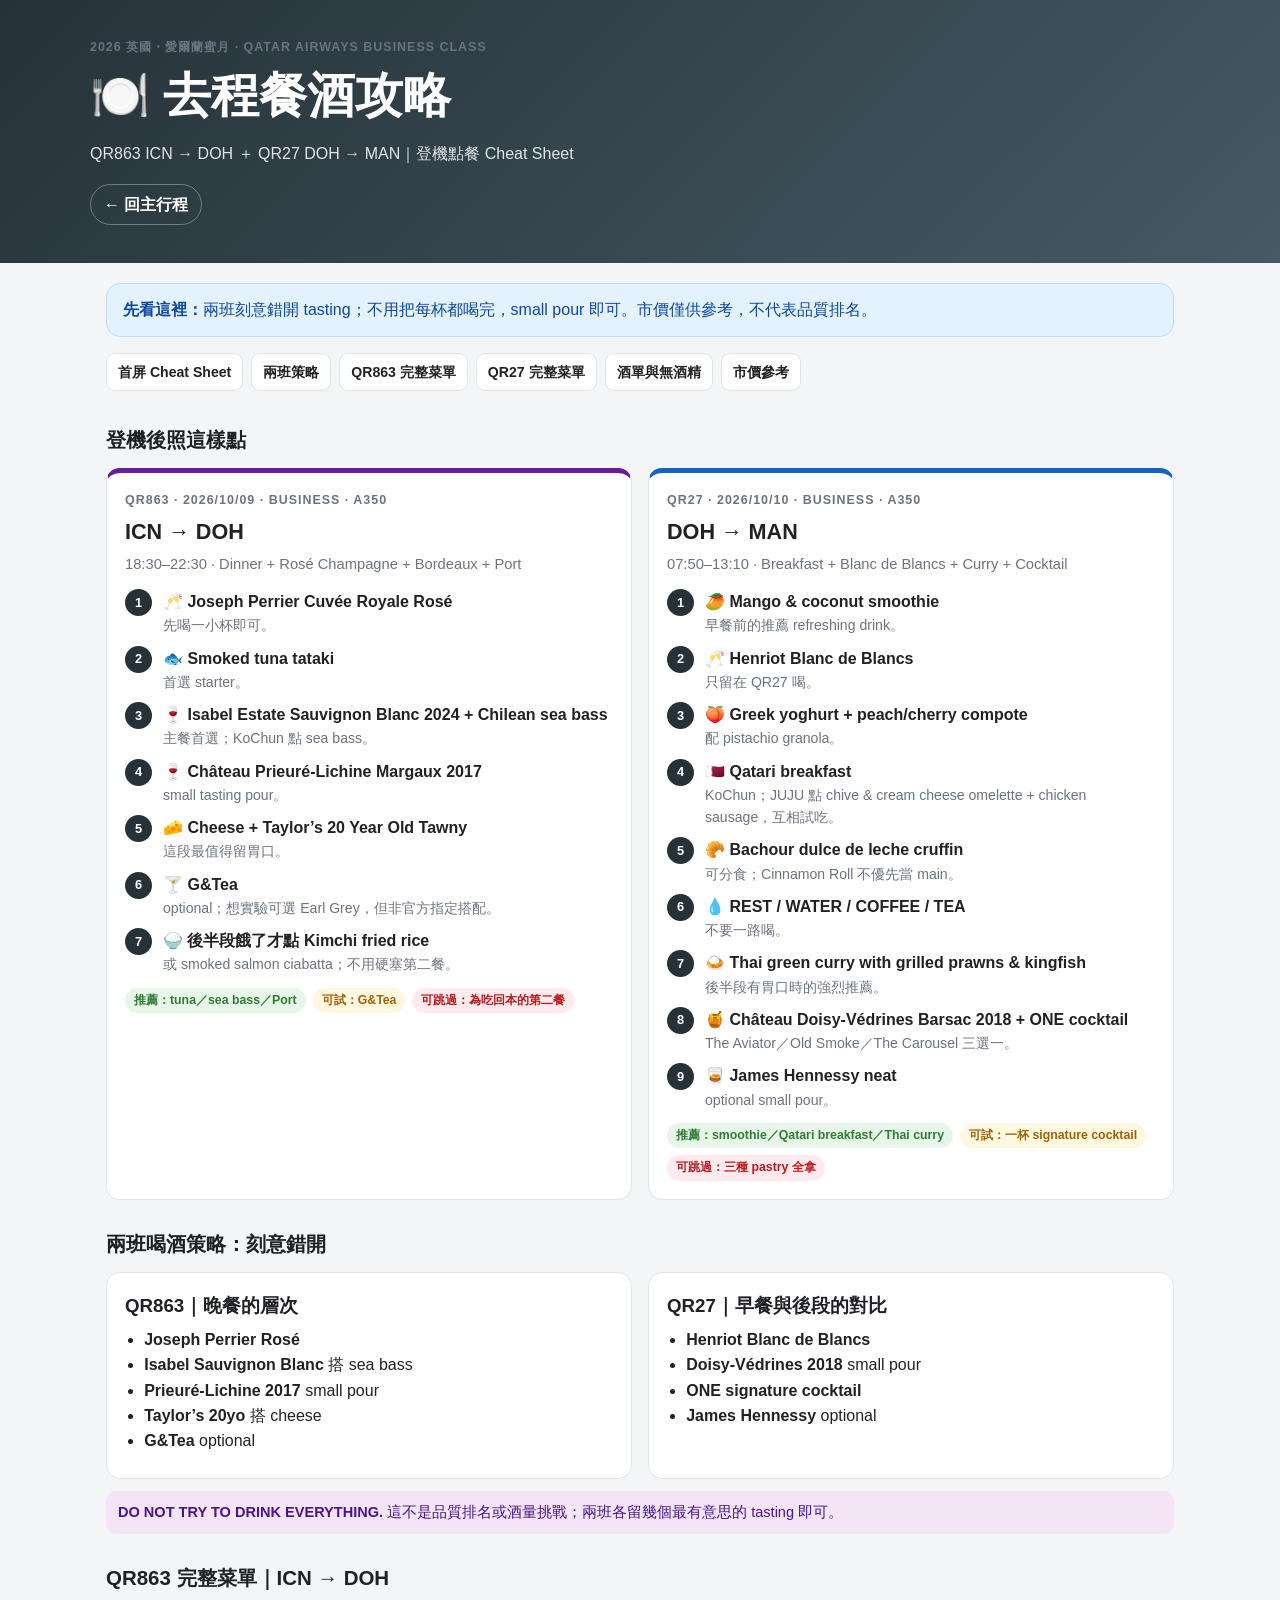
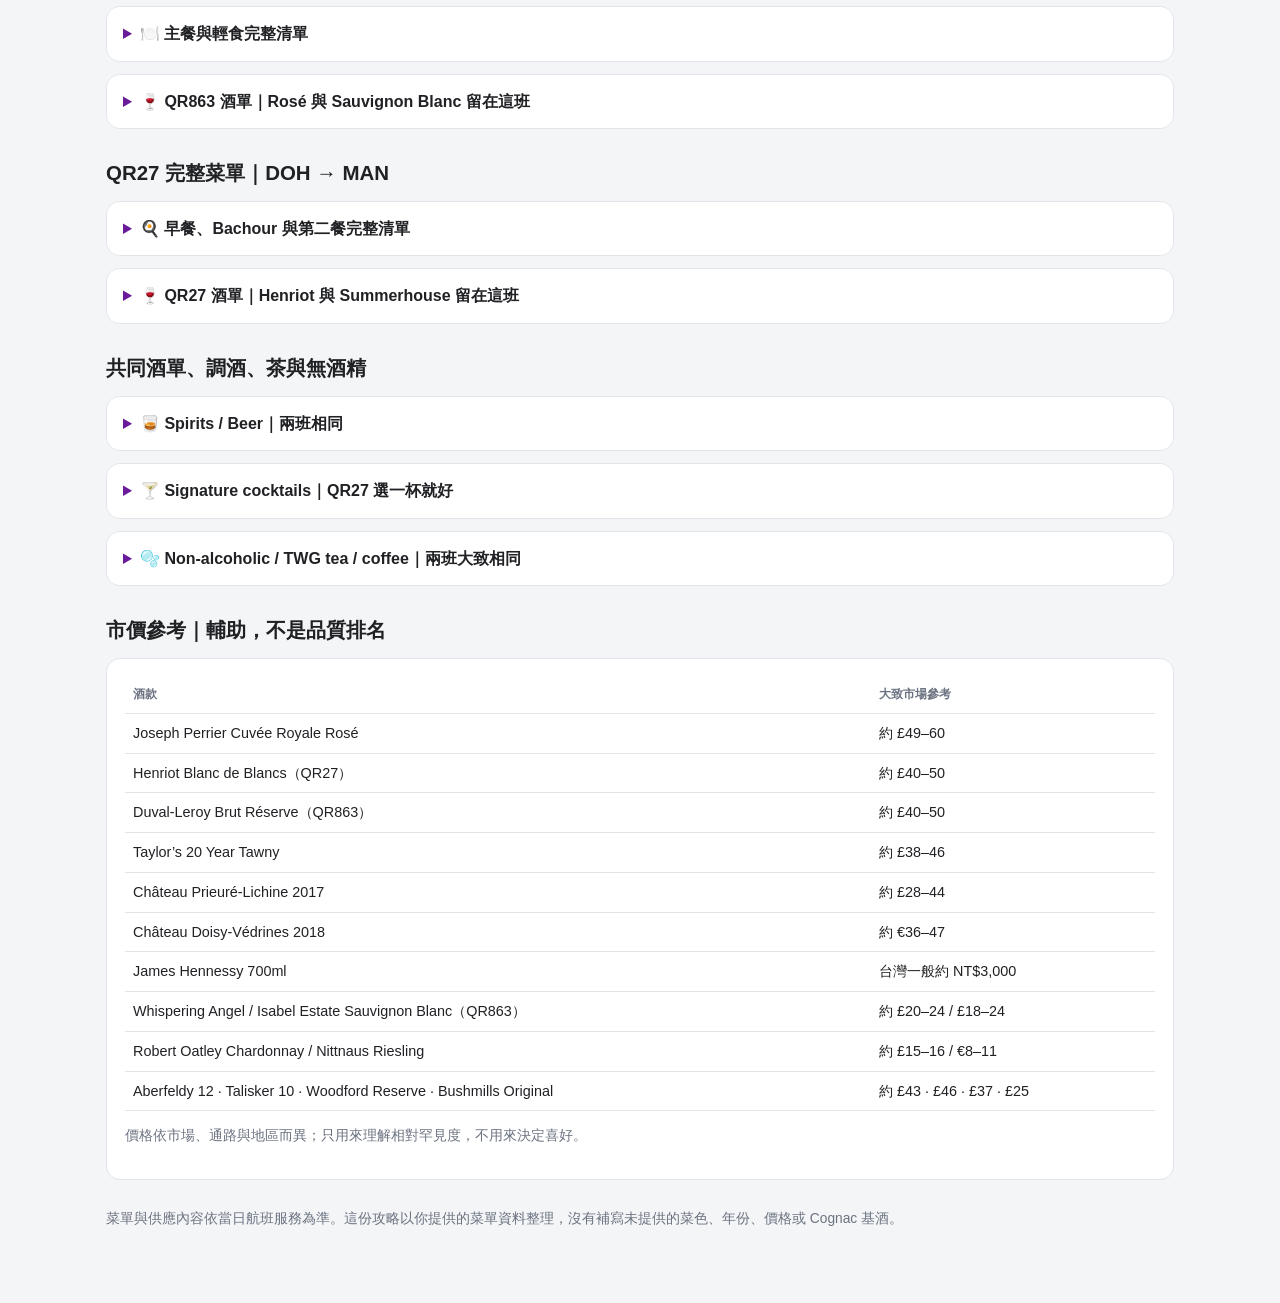
==== qatar-dining-guide.html @ 8a38463b "Add Qatar Airways dining guide" ====
<!DOCTYPE html>
<html lang="zh-Hant">
<head>
<meta charset="UTF-8">
<meta name="viewport" content="width=device-width, initial-scale=1.0">
<title>Qatar Airways 去程餐酒攻略｜2026 英國・愛爾蘭蜜月</title>
<style>
:root{--bg:#f4f5f7;--card:#fff;--text:#202124;--muted:#6b7280;--border:#e1e4e8;--ink:#263238;--purple:#6a1b9a;--purple-bg:#f3e5f5;--green:#2e7d32;--green-bg:#e8f5e9;--yellow:#a16207;--yellow-bg:#fff8e1;--blue:#1565c0;--blue-bg:#e3f2fd;--red:#b91c1c;--red-bg:#ffebee}
*{box-sizing:border-box}html{scroll-behavior:smooth}body{margin:0;background:var(--bg);color:var(--text);font-family:-apple-system,BlinkMacSystemFont,"Segoe UI","Noto Sans TC","Microsoft JhengHei",sans-serif;line-height:1.58}.hero{background:linear-gradient(135deg,#263238,#455a64);color:#fff;padding:38px 20px}.wrap{max-width:1100px;margin:auto}.hero h1{font-size:clamp(1.8rem,5vw,3rem);margin:0}.hero p{margin:.45rem 0 0;opacity:.86}.back{display:inline-block;margin-top:18px;color:white;border:1px solid rgba(255,255,255,.32);border-radius:999px;padding:7px 13px;text-decoration:none;font-weight:700}.container{max-width:1100px;margin:auto;padding:20px 16px 60px}.notice,.card,details{background:var(--card);border:1px solid var(--border);border-radius:14px}.notice{margin-bottom:16px;padding:13px 16px;background:var(--blue-bg);border-color:#bbdefb;color:#0d47a1}.flight-grid,.strategy-grid,.menu-grid{display:grid;gap:16px}.flight-grid{grid-template-columns:repeat(2,minmax(0,1fr))}.strategy-grid{grid-template-columns:repeat(2,minmax(0,1fr))}.card{padding:18px}.flight-card{border-top:5px solid #6a1b9a}.flight-card.qr27{border-top-color:#1565c0}.eyebrow{font-size:.78rem;color:var(--muted);font-weight:800;letter-spacing:.08em}.flight-card h2{margin:4px 0;font-size:1.35rem}.meta{color:var(--muted);font-size:.92rem}.section-title{margin:28px 0 12px;font-size:1.28rem}.flow{display:grid;gap:9px;margin-top:13px}.step{display:grid;grid-template-columns:29px 1fr;gap:9px;align-items:start}.n{width:27px;height:27px;border-radius:50%;background:var(--ink);color:#fff;display:grid;place-items:center;font-size:.8rem;font-weight:800}.step b{display:block}.chips{display:flex;gap:7px;flex-wrap:wrap;margin:12px 0 0}.chip{border-radius:999px;padding:3px 9px;font-size:.77rem;font-weight:800}.yes{background:var(--green-bg);color:var(--green)}.try{background:var(--yellow-bg);color:var(--yellow)}.skip{background:var(--red-bg);color:var(--red)}.water{background:var(--blue-bg);color:var(--blue)}.note{margin-top:12px;padding:10px 12px;border-radius:10px;background:var(--purple-bg);color:#4a148c;font-size:.91rem}.strategy-card h3{margin:0 0 6px}.strategy-card ul{margin:.4rem 0;padding-left:1.2rem}.tabs{display:flex;gap:8px;overflow:auto;padding-bottom:5px;margin-bottom:12px}.tabs a{white-space:nowrap;color:var(--text);text-decoration:none;border:1px solid var(--border);background:#fff;padding:7px 11px;border-radius:9px;font-weight:700;font-size:.88rem}.menu-grid{grid-template-columns:repeat(2,minmax(0,1fr));margin-bottom:16px}.menu-grid h3{margin:0 0 8px;font-size:1rem}.menu-grid ul{margin:0;padding-left:1.15rem}.menu-grid li{margin:4px 0}.sub{display:block;color:var(--muted);font-size:.88rem}details{padding:0;margin:12px 0;overflow:hidden}summary{cursor:pointer;padding:14px 16px;font-weight:800;background:#fff}summary::marker{color:var(--purple)}.details-body{padding:0 16px 16px;border-top:1px solid var(--border)}.menu{display:grid;grid-template-columns:repeat(2,minmax(0,1fr));gap:12px}.menu h4{margin:16px 0 5px}.menu ul{margin:0;padding-left:1.1rem}.menu li{margin:4px 0}.pair{font-weight:800;color:#4a148c}.market{width:100%;border-collapse:collapse;font-size:.9rem}.market th,.market td{padding:8px;border-bottom:1px solid var(--border);text-align:left}.market th{color:var(--muted);font-size:.78rem}.fine{font-size:.86rem;color:var(--muted)}.footer{margin-top:28px;color:var(--muted);font-size:.86rem}.anchor{scroll-margin-top:16px}@media(max-width:700px){.flight-grid,.strategy-grid,.menu-grid,.menu{grid-template-columns:1fr}.hero{padding:30px 16px}.container{padding:16px 12px 44px}.card{padding:15px}.market{font-size:.83rem}.market th,.market td{padding:7px 5px}}
</style>
</head>
<body>
<header class="hero"><div class="wrap"><div class="eyebrow">2026 英國・愛爾蘭蜜月 · QATAR AIRWAYS BUSINESS CLASS</div><h1>🍽️ 去程餐酒攻略</h1><p>QR863 ICN → DOH ＋ QR27 DOH → MAN｜登機點餐 Cheat Sheet</p><a class="back" href="index.html">← 回主行程</a></div></header>
<main class="container">
<div class="notice"><b>先看這裡：</b>兩班刻意錯開 tasting；不用把每杯都喝完，small pour 即可。市價僅供參考，不代表品質排名。</div>
<nav class="tabs" aria-label="頁面導覽"><a href="#cheat">首屏 Cheat Sheet</a><a href="#strategy">兩班策略</a><a href="#qr863">QR863 完整菜單</a><a href="#qr27">QR27 完整菜單</a><a href="#drinks">酒單與無酒精</a><a href="#market">市價參考</a></nav>

<section id="cheat" class="anchor"><h2 class="section-title">登機後照這樣點</h2><div class="flight-grid">
<article class="card flight-card"><div class="eyebrow">QR863 · 2026/10/09 · BUSINESS · A350</div><h2>ICN → DOH</h2><div class="meta">18:30–22:30 · Dinner + Rosé Champagne + Bordeaux + Port</div><div class="flow">
<div class="step"><span class="n">1</span><div><b>🥂 Joseph Perrier Cuvée Royale Rosé</b><span class="sub">先喝一小杯即可。</span></div></div>
<div class="step"><span class="n">2</span><div><b>🐟 Smoked tuna tataki</b><span class="sub">首選 starter。</span></div></div>
<div class="step"><span class="n">3</span><div><b>🍷 Isabel Estate Sauvignon Blanc 2024 + Chilean sea bass</b><span class="sub">主餐首選；KoChun 點 sea bass。</span></div></div>
<div class="step"><span class="n">4</span><div><b>🍷 Château Prieuré-Lichine Margaux 2017</b><span class="sub">small tasting pour。</span></div></div>
<div class="step"><span class="n">5</span><div><b>🧀 Cheese + Taylor’s 20 Year Old Tawny</b><span class="sub">這段最值得留胃口。</span></div></div>
<div class="step"><span class="n">6</span><div><b>🍸 G&Tea</b><span class="sub">optional；想實驗可選 Earl Grey，但非官方指定搭配。</span></div></div>
<div class="step"><span class="n">7</span><div><b>🍚 後半段餓了才點 Kimchi fried rice</b><span class="sub">或 smoked salmon ciabatta；不用硬塞第二餐。</span></div></div>
</div><div class="chips"><span class="chip yes">推薦：tuna／sea bass／Port</span><span class="chip try">可試：G&Tea</span><span class="chip skip">可跳過：為吃回本的第二餐</span></div></article>

<article class="card flight-card qr27"><div class="eyebrow">QR27 · 2026/10/10 · BUSINESS · A350</div><h2>DOH → MAN</h2><div class="meta">07:50–13:10 · Breakfast + Blanc de Blancs + Curry + Cocktail</div><div class="flow">
<div class="step"><span class="n">1</span><div><b>🥭 Mango &amp; coconut smoothie</b><span class="sub">早餐前的推薦 refreshing drink。</span></div></div>
<div class="step"><span class="n">2</span><div><b>🥂 Henriot Blanc de Blancs</b><span class="sub">只留在 QR27 喝。</span></div></div>
<div class="step"><span class="n">3</span><div><b>🍑 Greek yoghurt + peach/cherry compote</b><span class="sub">配 pistachio granola。</span></div></div>
<div class="step"><span class="n">4</span><div><b>🇶🇦 Qatari breakfast</b><span class="sub">KoChun；JUJU 點 chive &amp; cream cheese omelette + chicken sausage，互相試吃。</span></div></div>
<div class="step"><span class="n">5</span><div><b>🥐 Bachour dulce de leche cruffin</b><span class="sub">可分食；Cinnamon Roll 不優先當 main。</span></div></div>
<div class="step"><span class="n">6</span><div><b>💧 REST / WATER / COFFEE / TEA</b><span class="sub">不要一路喝。</span></div></div>
<div class="step"><span class="n">7</span><div><b>🍛 Thai green curry with grilled prawns &amp; kingfish</b><span class="sub">後半段有胃口時的強烈推薦。</span></div></div>
<div class="step"><span class="n">8</span><div><b>🍯 Château Doisy-Védrines Barsac 2018 + ONE cocktail</b><span class="sub">The Aviator／Old Smoke／The Carousel 三選一。</span></div></div>
<div class="step"><span class="n">9</span><div><b>🥃 James Hennessy neat</b><span class="sub">optional small pour。</span></div></div>
</div><div class="chips"><span class="chip yes">推薦：smoothie／Qatari breakfast／Thai curry</span><span class="chip try">可試：一杯 signature cocktail</span><span class="chip skip">可跳過：三種 pastry 全拿</span></div></article>
</div></section>

<section id="strategy" class="anchor"><h2 class="section-title">兩班喝酒策略：刻意錯開</h2><div class="strategy-grid">
<article class="card strategy-card"><h3>QR863｜晚餐的層次</h3><ul><li><b>Joseph Perrier Rosé</b></li><li><b>Isabel Sauvignon Blanc</b> 搭 sea bass</li><li><b>Prieuré-Lichine 2017</b> small pour</li><li><b>Taylor’s 20yo</b> 搭 cheese</li><li><b>G&Tea</b> optional</li></ul></article>
<article class="card strategy-card"><h3>QR27｜早餐與後段的對比</h3><ul><li><b>Henriot Blanc de Blancs</b></li><li><b>Doisy-Védrines 2018</b> small pour</li><li><b>ONE signature cocktail</b></li><li><b>James Hennessy</b> optional</li></ul></article>
</div><div class="note"><b>DO NOT TRY TO DRINK EVERYTHING.</b> 這不是品質排名或酒量挑戰；兩班各留幾個最有意思的 tasting 即可。</div></section>

<section id="qr863" class="anchor"><h2 class="section-title">QR863 完整菜單｜ICN → DOH</h2>
<details><summary>🍽️ 主餐與輕食完整清單</summary><div class="details-body"><div class="menu">
<div><h4>STARTERS</h4><ul><li>Ginseng chicken soup</li><li>Selection of tapas with garlic bread <span class="sub">Marinated olives · Miso vegetables · Edamame dip</span></li><li><b>Smoked tuna tataki</b> with citrus vinaigrette <span class="sub">Quail egg · Quinoa salad</span></li></ul><h4>MAIN COURSE</h4><ul><li>Beef tenderloin bulgogi <span class="sub">Steamed pearl rice · Carrots · Mushrooms · Sugar snap peas</span></li><li><b>Duck leg confit</b> <span class="sub">Sautéed barley · Asparagus · Pumpkin mousseline · Herb jus</span></li><li><b>Korean-style grilled Chilean sea bass</b> <span class="sub">Black rice · Steamed vegetables</span></li><li>Vegetable japchae dumplings with sesame soya dressing <span class="sub">Cherry tomatoes · Mizuna</span></li></ul><p class="fine">兩人可分別點：KoChun 選 Chilean sea bass；JUJU 選 Duck confit，互相試吃。</p></div>
<div><h4>CHEESE</h4><ul><li>Mild cheddar · Red Leicester · Stilton blue · Grainex</li><li>Lavosh · Accompaniments</li></ul><p class="pair">推薦：Taylor’s 20 Year Old Tawny Port</p><h4>SWEET FINALE</h4><ul><li>Chocolate fondant cake <span class="sub">Vanilla sauce · Raspberry compote</span></li><li>Seasonal fresh fruit</li><li>Gourmet ice cream selection</li></ul><h4>BAKERY</h4><ul><li>White roll · Multigrain · Ciabatta</li><li>Butter · Monte Vibiano EVOO · Balsamic infused oil · Tomato chilli oil · Spicy lemon oil</li></ul></div>
<div><h4>DINE ANYTIME / LIGHT MEALS</h4><ul><li>Tea-smoked sea bass with egg fried noodles <span class="sub">Snap peas · Carrot · Chilli sauce</span></li><li><b>Smoked salmon on ciabatta</b> <span class="sub">Avocado purée · Garden greens</span></li><li>Caesar salad with Parmesan <span class="sub">Boiled egg · Cherry tomatoes · Croutons</span></li><li><b>Kimchi fried rice with beef</b> <span class="sub">Mushrooms · Sesame seeds</span></li></ul><p class="fine">主餐後數小時又餓，優先 Kimchi fried rice，再選 smoked salmon ciabatta。</p></div>
</div></div></details>
<details><summary>🍷 QR863 酒單｜Rosé 與 Sauvignon Blanc 留在這班</summary><div class="details-body"><div class="menu"><div><h4>Champagne</h4><ul><li>Duval-Leroy Brut Réserve</li><li><b>Joseph Perrier Cuvée Royale Rosé</b></li></ul><h4>White</h4><ul><li>Robert Oatley Signature Series Margaret River Chardonnay 2024</li><li><b>Isabel Estate Marlborough Sauvignon Blanc 2024</b></li><li>Nittnaus Riesling Selection Burgenland 2023</li></ul><h4>Rosé</h4><ul><li>Whispering Angel Côte de Provence Rosé 2024</li></ul></div><div><h4>Red / Sweet / Port</h4><ul><li>Château Prieuré-Lichine · 4th Grand Cru Classé Margaux · 2017</li><li>Sutil Limited Release Syrah 2022</li><li>Mazzei Belguardo Tirrenico Maremma Toscana Rosso 2022</li><li>Château Doisy-Védrines · Grand Cru Classé Barsac · 2018</li><li><b>Taylor’s 20 Year Old Tawny</b></li></ul></div></div></div></details>
</section>

<section id="qr27" class="anchor"><h2 class="section-title">QR27 完整菜單｜DOH → MAN</h2>
<details><summary>🍳 早餐、Bachour 與第二餐完整清單</summary><div class="details-body"><div class="menu">
<div><h4>REFRESHING BEVERAGES</h4><ul><li>Fresh orange juice</li><li><b>Mango and coconut smoothie</b></li><li>Cold pressed juice <span class="sub">Apple · Carrot · Beetroot · Ginger · Lemon</span></li></ul><h4>STARTERS</h4><ul><li><b>Greek yoghurt with peach and cherry compote</b> <span class="sub">Pistachio granola</span></li><li>Seasonal fresh fruit</li><li>Breakfast cereals / granola <span class="sub">Whole milk · Skimmed milk · Soy milk</span></li></ul></div>
<div><h4>BREAKFAST MAIN</h4><ul><li><b>Chive and cream cheese omelette</b> <span class="sub">Grilled herb chicken sausage · Roasted baby potatoes · Sautéed mushrooms · Béarnaise · Baby spinach with corn</span></li><li><b>Qatari breakfast with pita bread</b> <span class="sub">Louba · Moshalal cheese · Cucumber · Tomato · Kalamata olives · Lemon</span></li><li>Warm almond and oat porridge <span class="sub">Dried fruit granola · Toasted coconut · Chia seeds · Pomegranate</span></li><li>Bachour cinnamon roll <span class="sub">Cream cheese frosting · Maple syrup · Toasted pecans</span></li></ul><h4>BACHOUR BAKERY</h4><ul><li>Butter croissant · Sugar brioche · <b>Dulce de leche cruffin</b></li><li>Butter · Strawberry jam · Orange marmalade · Honey</li></ul></div>
<div><h4>DINE ANYTIME / SECOND MEAL</h4><ul><li><b>Thai green curry with grilled prawns and kingfish</b> <span class="sub">Chilli shallot chutney · Steamed black and white rice</span></li><li>Smoked chicken and Emmental sandwich <span class="sub">Aubergine · Tahini · Pickled raisins · Orange almond dressed endives</span></li><li>Burrata salad with cherry tomatoes <span class="sub">Rocket · Basil · Balsamic dressing</span></li><li>Bachour Tuscan roll</li></ul><p class="pair">強烈推薦：後半段把胃口留給 Thai green curry。</p></div>
</div></div></details>
<details><summary>🍷 QR27 酒單｜Henriot 與 Summerhouse 留在這班</summary><div class="details-body"><div class="menu"><div><h4>Champagne / White / Rosé</h4><ul><li><b>Henriot Blanc de Blancs</b></li><li>Joseph Perrier Cuvée Royale Rosé</li><li>Summerhouse Marlborough Sauvignon Blanc 2024</li><li>Robert Oatley Chardonnay 2024</li><li>Nittnaus Riesling 2023</li><li>Whispering Angel 2024</li></ul></div><div><h4>Red / Sweet / Port</h4><ul><li>Château Prieuré-Lichine Margaux 2017</li><li>Sutil Syrah 2022</li><li>Mazzei Belguardo Tirrenico 2022</li><li><b>Château Doisy-Védrines Barsac 2018</b></li><li>Taylor’s 20yo Tawny</li></ul></div></div></div></details>
</section>

<section id="drinks" class="anchor"><h2 class="section-title">共同酒單、調酒、茶與無酒精</h2>
<details><summary>🥃 Spirits / Beer｜兩班相同</summary><div class="details-body"><div class="menu"><div><h4>Spirits</h4><ul><li>Aberfeldy 12 · Talisker 10 · Woodford Reserve Distiller’s Select · Johnnie Walker Black Label</li><li>Grey Goose Vodka · Bushmills Original</li><li>Bacardi Carta Blanca · Bacardi Añejo Cuatro</li><li>Bombay Sapphire Premier Cru · Martini Extra Dry</li><li>James Hennessy Cognac</li></ul></div><div><h4>Liqueurs / Beer</h4><ul><li>Baileys Original · Amarula</li><li>Tiger · Birra Moretti · Heineken</li></ul></div></div></div></details>
<details><summary>🍸 Signature cocktails｜QR27 選一杯就好</summary><div class="details-body"><div class="menu"><div><h4>Signature</h4><ul><li>Italian Highball <span class="sub">Martini Extra Dry · Tonic</span></li><li>Old Smoke <span class="sub">Talisker 10 · Amarula</span></li><li>The Carousel <span class="sub">James Hennessy · Mango juice · Ginger ale</span></li><li>Havana Punch <span class="sub">Bacardi Añejo Cuatro · Mango juice</span></li></ul></div><div><h4>Signature</h4><ul><li>Golden Delilah <span class="sub">Vodka · Champagne · Apple juice</span></li><li>G&amp;Tea <span class="sub">Gin · Tonic · Tea of choice</span></li><li>The Aviator <span class="sub">Cognac · Champagne · Orange juice</span></li></ul><p class="fine">The Aviator 菜單只寫 Cognac；不假設其基酒年份或品牌。</p><h4>Classic｜Low Priority</h4><ul><li>Screwdriver · Cuba Libre · Gin &amp; Tonic · Old Fashioned · Dry Martini · Aperol Spritz · Negroni</li></ul><p class="fine">地面很容易喝到，這不是它們不好。</p></div></div></div></details>
<details><summary>🫧 Non-alcoholic / TWG tea / coffee｜兩班大致相同</summary><div class="details-body"><div class="menu"><div><h4>Non-alcoholic</h4><ul><li>Le Petit Etoile Rosé</li><li>Mocktails: Pineapple Margarita · Sunrise Punch · Virgin Bloody Mary · White Blossom · Oriental Fizz</li><li>Juices: Apple · Cranberry · Mango · Orange · Pineapple · Tomato</li><li>Iced tea: Mint · Lemon · Chai latte</li><li>Iced coffee: Americano · Cappuccino · Latte · Macchiato</li></ul></div><div><h4>Soft / Tea / Coffee</h4><ul><li>Coca-Cola · Coca-Cola Zero · Sprite · Sprite Zero · Fanta</li><li>Ginger Ale · Tonic Water · Fever-Tree Light Tonic · Soda Water</li><li>Still water · Sparkling water</li><li>TWG: Earl Grey · English Breakfast · Uva Highlands BOP · Black Chai · Moroccan Mint · Grand Jasmine · Vanilla Bourbon · Oolong Prestige · Sencha · Chamomile · Midnight Hour</li><li>Karak Chai: Saffron · Cardamom</li><li>Americano · Cappuccino · Espresso · Latte · Macchiato · Regular / decaf · Cadbury Hot Chocolate</li></ul></div></div></div></details>
</section>

<section id="market" class="anchor"><h2 class="section-title">市價參考｜輔助，不是品質排名</h2><div class="card"><table class="market"><thead><tr><th>酒款</th><th>大致市場參考</th></tr></thead><tbody><tr><td>Joseph Perrier Cuvée Royale Rosé</td><td>約 £49–60</td></tr><tr><td>Henriot Blanc de Blancs（QR27）</td><td>約 £40–50</td></tr><tr><td>Duval-Leroy Brut Réserve（QR863）</td><td>約 £40–50</td></tr><tr><td>Taylor’s 20 Year Tawny</td><td>約 £38–46</td></tr><tr><td>Château Prieuré-Lichine 2017</td><td>約 £28–44</td></tr><tr><td>Château Doisy-Védrines 2018</td><td>約 €36–47</td></tr><tr><td>James Hennessy 700ml</td><td>台灣一般約 NT$3,000</td></tr><tr><td>Whispering Angel / Isabel Estate Sauvignon Blanc（QR863）</td><td>約 £20–24 / £18–24</td></tr><tr><td>Robert Oatley Chardonnay / Nittnaus Riesling</td><td>約 £15–16 / €8–11</td></tr><tr><td>Aberfeldy 12 · Talisker 10 · Woodford Reserve · Bushmills Original</td><td>約 £43 · £46 · £37 · £25</td></tr></tbody></table><p class="fine">價格依市場、通路與地區而異；只用來理解相對罕見度，不用來決定喜好。</p></div></section>
<p class="footer">菜單與供應內容依當日航班服務為準。這份攻略以你提供的菜單資料整理，沒有補寫未提供的菜色、年份、價格或 Cognac 基酒。</p>
</main>
</body>
</html>
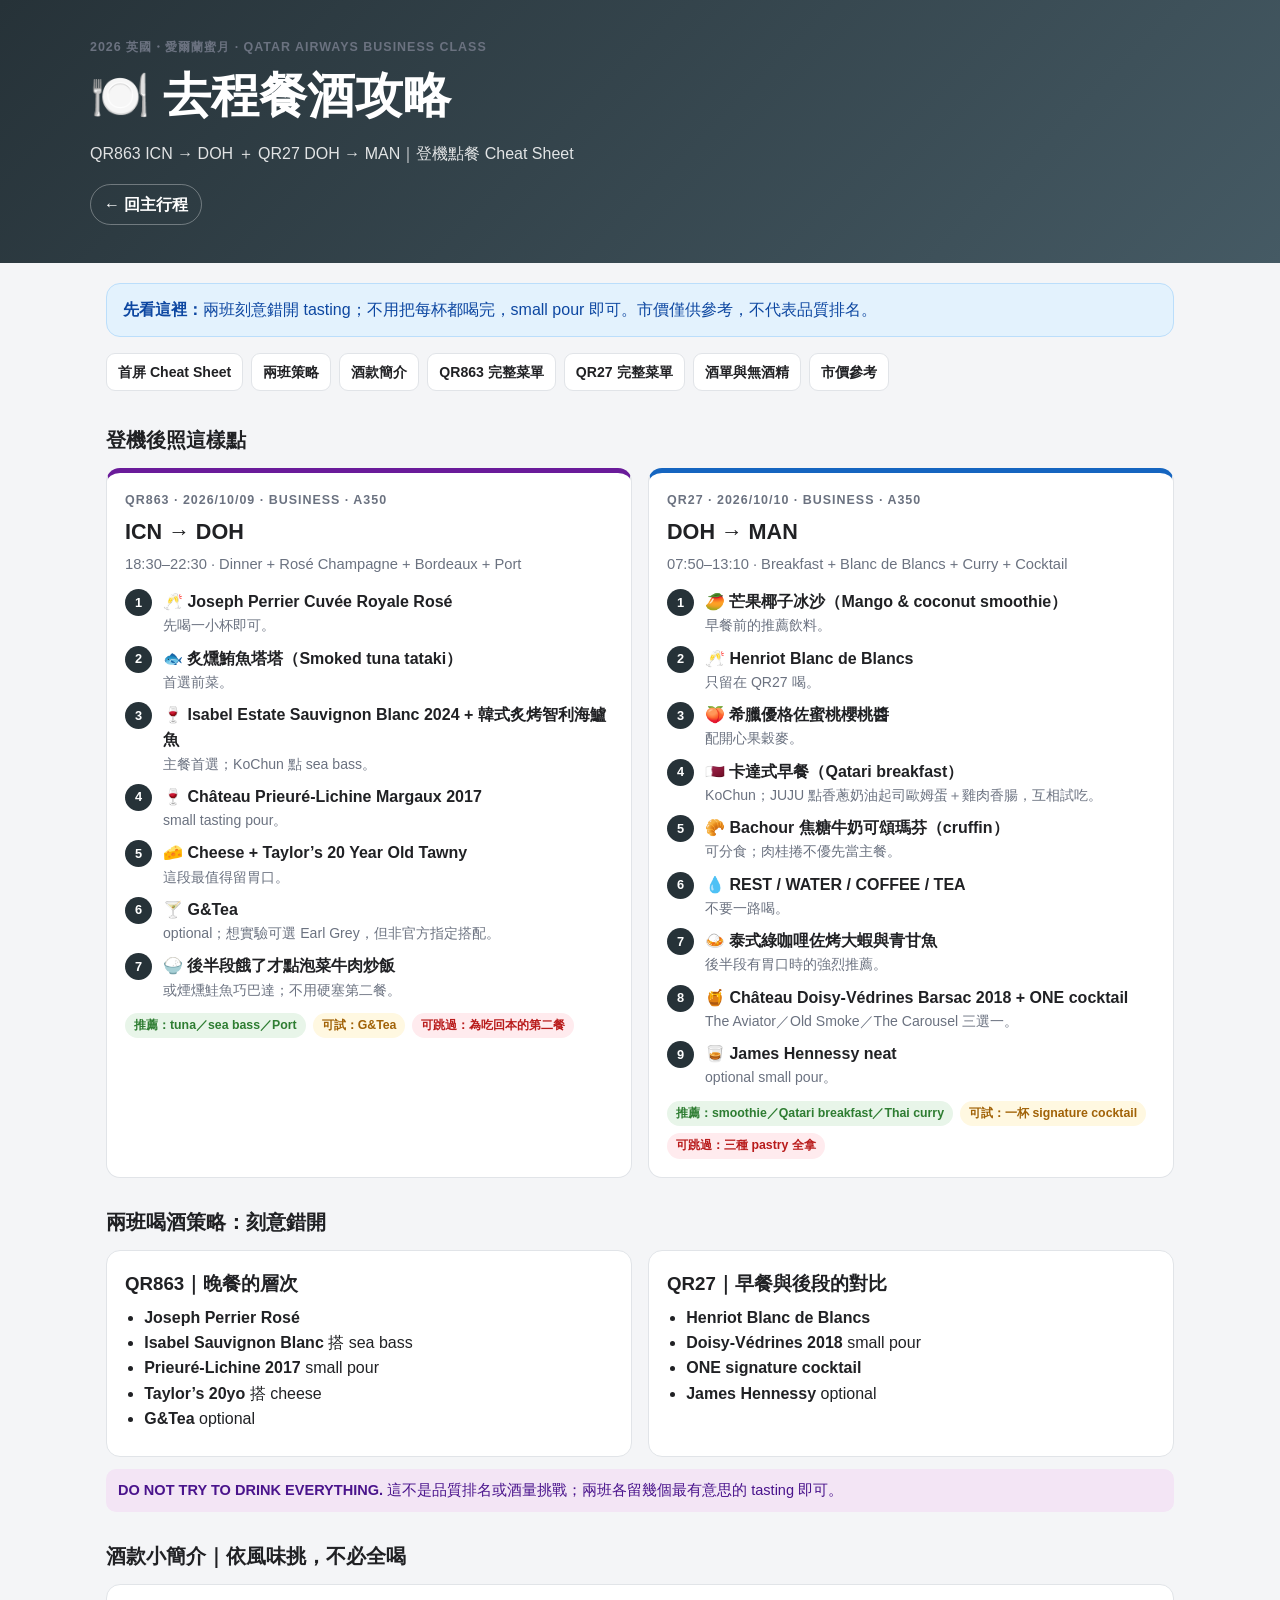
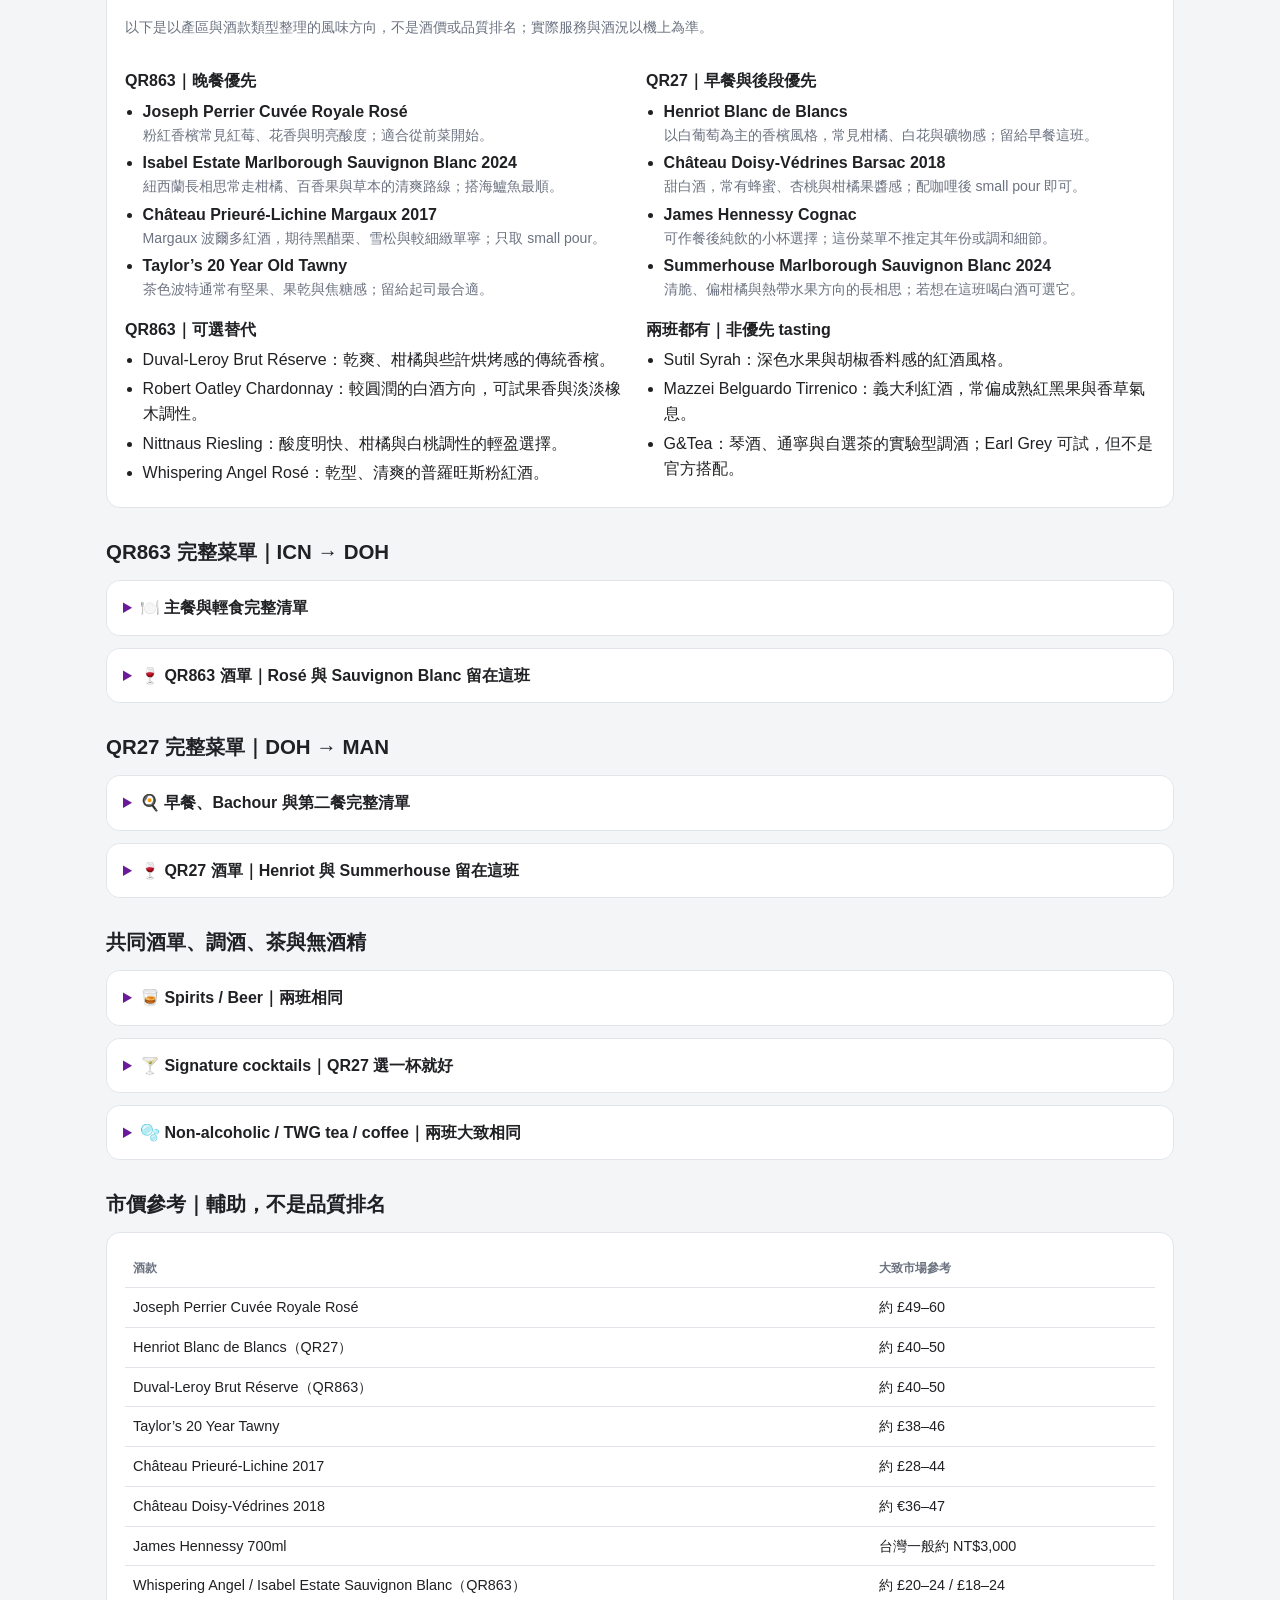
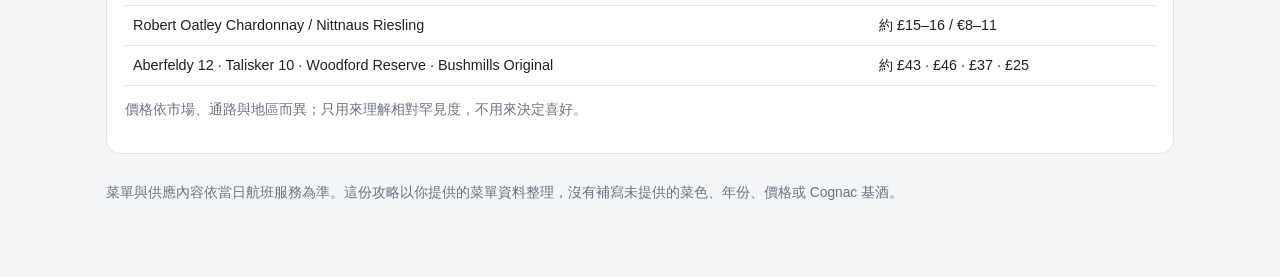
==== commit 8bb565b8: "Translate Qatar dining guide menus" ====
--- a/qatar-dining-guide.html
+++ b/qatar-dining-guide.html
@@ -13,27 +13,27 @@
 <header class="hero"><div class="wrap"><div class="eyebrow">2026 英國・愛爾蘭蜜月 · QATAR AIRWAYS BUSINESS CLASS</div><h1>🍽️ 去程餐酒攻略</h1><p>QR863 ICN → DOH ＋ QR27 DOH → MAN｜登機點餐 Cheat Sheet</p><a class="back" href="index.html">← 回主行程</a></div></header>
 <main class="container">
 <div class="notice"><b>先看這裡：</b>兩班刻意錯開 tasting；不用把每杯都喝完，small pour 即可。市價僅供參考，不代表品質排名。</div>
-<nav class="tabs" aria-label="頁面導覽"><a href="#cheat">首屏 Cheat Sheet</a><a href="#strategy">兩班策略</a><a href="#qr863">QR863 完整菜單</a><a href="#qr27">QR27 完整菜單</a><a href="#drinks">酒單與無酒精</a><a href="#market">市價參考</a></nav>
+<nav class="tabs" aria-label="頁面導覽"><a href="#cheat">首屏 Cheat Sheet</a><a href="#strategy">兩班策略</a><a href="#wine-notes">酒款簡介</a><a href="#qr863">QR863 完整菜單</a><a href="#qr27">QR27 完整菜單</a><a href="#drinks">酒單與無酒精</a><a href="#market">市價參考</a></nav>
 
 <section id="cheat" class="anchor"><h2 class="section-title">登機後照這樣點</h2><div class="flight-grid">
 <article class="card flight-card"><div class="eyebrow">QR863 · 2026/10/09 · BUSINESS · A350</div><h2>ICN → DOH</h2><div class="meta">18:30–22:30 · Dinner + Rosé Champagne + Bordeaux + Port</div><div class="flow">
 <div class="step"><span class="n">1</span><div><b>🥂 Joseph Perrier Cuvée Royale Rosé</b><span class="sub">先喝一小杯即可。</span></div></div>
-<div class="step"><span class="n">2</span><div><b>🐟 Smoked tuna tataki</b><span class="sub">首選 starter。</span></div></div>
-<div class="step"><span class="n">3</span><div><b>🍷 Isabel Estate Sauvignon Blanc 2024 + Chilean sea bass</b><span class="sub">主餐首選；KoChun 點 sea bass。</span></div></div>
+<div class="step"><span class="n">2</span><div><b>🐟 炙燻鮪魚塔塔（Smoked tuna tataki）</b><span class="sub">首選前菜。</span></div></div>
+<div class="step"><span class="n">3</span><div><b>🍷 Isabel Estate Sauvignon Blanc 2024 + 韓式炙烤智利海鱸魚</b><span class="sub">主餐首選；KoChun 點 sea bass。</span></div></div>
 <div class="step"><span class="n">4</span><div><b>🍷 Château Prieuré-Lichine Margaux 2017</b><span class="sub">small tasting pour。</span></div></div>
 <div class="step"><span class="n">5</span><div><b>🧀 Cheese + Taylor’s 20 Year Old Tawny</b><span class="sub">這段最值得留胃口。</span></div></div>
 <div class="step"><span class="n">6</span><div><b>🍸 G&Tea</b><span class="sub">optional；想實驗可選 Earl Grey，但非官方指定搭配。</span></div></div>
-<div class="step"><span class="n">7</span><div><b>🍚 後半段餓了才點 Kimchi fried rice</b><span class="sub">或 smoked salmon ciabatta；不用硬塞第二餐。</span></div></div>
+<div class="step"><span class="n">7</span><div><b>🍚 後半段餓了才點泡菜牛肉炒飯</b><span class="sub">或煙燻鮭魚巧巴達；不用硬塞第二餐。</span></div></div>
 </div><div class="chips"><span class="chip yes">推薦：tuna／sea bass／Port</span><span class="chip try">可試：G&Tea</span><span class="chip skip">可跳過：為吃回本的第二餐</span></div></article>
 
 <article class="card flight-card qr27"><div class="eyebrow">QR27 · 2026/10/10 · BUSINESS · A350</div><h2>DOH → MAN</h2><div class="meta">07:50–13:10 · Breakfast + Blanc de Blancs + Curry + Cocktail</div><div class="flow">
-<div class="step"><span class="n">1</span><div><b>🥭 Mango &amp; coconut smoothie</b><span class="sub">早餐前的推薦 refreshing drink。</span></div></div>
+<div class="step"><span class="n">1</span><div><b>🥭 芒果椰子冰沙（Mango &amp; coconut smoothie）</b><span class="sub">早餐前的推薦飲料。</span></div></div>
 <div class="step"><span class="n">2</span><div><b>🥂 Henriot Blanc de Blancs</b><span class="sub">只留在 QR27 喝。</span></div></div>
-<div class="step"><span class="n">3</span><div><b>🍑 Greek yoghurt + peach/cherry compote</b><span class="sub">配 pistachio granola。</span></div></div>
-<div class="step"><span class="n">4</span><div><b>🇶🇦 Qatari breakfast</b><span class="sub">KoChun；JUJU 點 chive &amp; cream cheese omelette + chicken sausage，互相試吃。</span></div></div>
-<div class="step"><span class="n">5</span><div><b>🥐 Bachour dulce de leche cruffin</b><span class="sub">可分食；Cinnamon Roll 不優先當 main。</span></div></div>
+<div class="step"><span class="n">3</span><div><b>🍑 希臘優格佐蜜桃櫻桃醬</b><span class="sub">配開心果穀麥。</span></div></div>
+<div class="step"><span class="n">4</span><div><b>🇶🇦 卡達式早餐（Qatari breakfast）</b><span class="sub">KoChun；JUJU 點香蔥奶油起司歐姆蛋＋雞肉香腸，互相試吃。</span></div></div>
+<div class="step"><span class="n">5</span><div><b>🥐 Bachour 焦糖牛奶可頌瑪芬（cruffin）</b><span class="sub">可分食；肉桂捲不優先當主餐。</span></div></div>
 <div class="step"><span class="n">6</span><div><b>💧 REST / WATER / COFFEE / TEA</b><span class="sub">不要一路喝。</span></div></div>
-<div class="step"><span class="n">7</span><div><b>🍛 Thai green curry with grilled prawns &amp; kingfish</b><span class="sub">後半段有胃口時的強烈推薦。</span></div></div>
+<div class="step"><span class="n">7</span><div><b>🍛 泰式綠咖哩佐烤大蝦與青甘魚</b><span class="sub">後半段有胃口時的強烈推薦。</span></div></div>
 <div class="step"><span class="n">8</span><div><b>🍯 Château Doisy-Védrines Barsac 2018 + ONE cocktail</b><span class="sub">The Aviator／Old Smoke／The Carousel 三選一。</span></div></div>
 <div class="step"><span class="n">9</span><div><b>🥃 James Hennessy neat</b><span class="sub">optional small pour。</span></div></div>
 </div><div class="chips"><span class="chip yes">推薦：smoothie／Qatari breakfast／Thai curry</span><span class="chip try">可試：一杯 signature cocktail</span><span class="chip skip">可跳過：三種 pastry 全拿</span></div></article>
@@ -44,20 +44,22 @@
 <article class="card strategy-card"><h3>QR27｜早餐與後段的對比</h3><ul><li><b>Henriot Blanc de Blancs</b></li><li><b>Doisy-Védrines 2018</b> small pour</li><li><b>ONE signature cocktail</b></li><li><b>James Hennessy</b> optional</li></ul></article>
 </div><div class="note"><b>DO NOT TRY TO DRINK EVERYTHING.</b> 這不是品質排名或酒量挑戰；兩班各留幾個最有意思的 tasting 即可。</div></section>
 
+<section id="wine-notes" class="anchor"><h2 class="section-title">酒款小簡介｜依風味挑，不必全喝</h2><div class="card"><p class="fine">以下是以產區與酒款類型整理的風味方向，不是酒價或品質排名；實際服務與酒況以機上為準。</p><div class="menu"><div><h4>QR863｜晚餐優先</h4><ul><li><b>Joseph Perrier Cuvée Royale Rosé</b><span class="sub">粉紅香檳常見紅莓、花香與明亮酸度；適合從前菜開始。</span></li><li><b>Isabel Estate Marlborough Sauvignon Blanc 2024</b><span class="sub">紐西蘭長相思常走柑橘、百香果與草本的清爽路線；搭海鱸魚最順。</span></li><li><b>Château Prieuré-Lichine Margaux 2017</b><span class="sub">Margaux 波爾多紅酒，期待黑醋栗、雪松與較細緻單寧；只取 small pour。</span></li><li><b>Taylor’s 20 Year Old Tawny</b><span class="sub">茶色波特通常有堅果、果乾與焦糖感；留給起司最合適。</span></li></ul><h4>QR863｜可選替代</h4><ul><li>Duval-Leroy Brut Réserve：乾爽、柑橘與些許烘烤感的傳統香檳。</li><li>Robert Oatley Chardonnay：較圓潤的白酒方向，可試果香與淡淡橡木調性。</li><li>Nittnaus Riesling：酸度明快、柑橘與白桃調性的輕盈選擇。</li><li>Whispering Angel Rosé：乾型、清爽的普羅旺斯粉紅酒。</li></ul></div><div><h4>QR27｜早餐與後段優先</h4><ul><li><b>Henriot Blanc de Blancs</b><span class="sub">以白葡萄為主的香檳風格，常見柑橘、白花與礦物感；留給早餐這班。</span></li><li><b>Château Doisy-Védrines Barsac 2018</b><span class="sub">甜白酒，常有蜂蜜、杏桃與柑橘果醬感；配咖哩後 small pour 即可。</span></li><li><b>James Hennessy Cognac</b><span class="sub">可作餐後純飲的小杯選擇；這份菜單不推定其年份或調和細節。</span></li><li><b>Summerhouse Marlborough Sauvignon Blanc 2024</b><span class="sub">清脆、偏柑橘與熱帶水果方向的長相思；若想在這班喝白酒可選它。</span></li></ul><h4>兩班都有｜非優先 tasting</h4><ul><li>Sutil Syrah：深色水果與胡椒香料感的紅酒風格。</li><li>Mazzei Belguardo Tirrenico：義大利紅酒，常偏成熟紅黑果與香草氣息。</li><li>G&amp;Tea：琴酒、通寧與自選茶的實驗型調酒；Earl Grey 可試，但不是官方搭配。</li></ul></div></div></div></section>
+
 <section id="qr863" class="anchor"><h2 class="section-title">QR863 完整菜單｜ICN → DOH</h2>
 <details><summary>🍽️ 主餐與輕食完整清單</summary><div class="details-body"><div class="menu">
-<div><h4>STARTERS</h4><ul><li>Ginseng chicken soup</li><li>Selection of tapas with garlic bread <span class="sub">Marinated olives · Miso vegetables · Edamame dip</span></li><li><b>Smoked tuna tataki</b> with citrus vinaigrette <span class="sub">Quail egg · Quinoa salad</span></li></ul><h4>MAIN COURSE</h4><ul><li>Beef tenderloin bulgogi <span class="sub">Steamed pearl rice · Carrots · Mushrooms · Sugar snap peas</span></li><li><b>Duck leg confit</b> <span class="sub">Sautéed barley · Asparagus · Pumpkin mousseline · Herb jus</span></li><li><b>Korean-style grilled Chilean sea bass</b> <span class="sub">Black rice · Steamed vegetables</span></li><li>Vegetable japchae dumplings with sesame soya dressing <span class="sub">Cherry tomatoes · Mizuna</span></li></ul><p class="fine">兩人可分別點：KoChun 選 Chilean sea bass；JUJU 選 Duck confit，互相試吃。</p></div>
-<div><h4>CHEESE</h4><ul><li>Mild cheddar · Red Leicester · Stilton blue · Grainex</li><li>Lavosh · Accompaniments</li></ul><p class="pair">推薦：Taylor’s 20 Year Old Tawny Port</p><h4>SWEET FINALE</h4><ul><li>Chocolate fondant cake <span class="sub">Vanilla sauce · Raspberry compote</span></li><li>Seasonal fresh fruit</li><li>Gourmet ice cream selection</li></ul><h4>BAKERY</h4><ul><li>White roll · Multigrain · Ciabatta</li><li>Butter · Monte Vibiano EVOO · Balsamic infused oil · Tomato chilli oil · Spicy lemon oil</li></ul></div>
-<div><h4>DINE ANYTIME / LIGHT MEALS</h4><ul><li>Tea-smoked sea bass with egg fried noodles <span class="sub">Snap peas · Carrot · Chilli sauce</span></li><li><b>Smoked salmon on ciabatta</b> <span class="sub">Avocado purée · Garden greens</span></li><li>Caesar salad with Parmesan <span class="sub">Boiled egg · Cherry tomatoes · Croutons</span></li><li><b>Kimchi fried rice with beef</b> <span class="sub">Mushrooms · Sesame seeds</span></li></ul><p class="fine">主餐後數小時又餓，優先 Kimchi fried rice，再選 smoked salmon ciabatta。</p></div>
+<div><h4>前菜 STARTERS</h4><ul><li>人蔘雞湯 <span class="sub">Ginseng chicken soup</span></li><li>蒜香麵包佐小點拼盤 <span class="sub">醃橄欖 · 味噌蔬菜 · 毛豆沾醬</span></li><li><b>炙燻鮪魚塔塔佐柑橘油醋</b> <span class="sub">鵪鶉蛋 · 藜麥沙拉</span></li></ul><h4>主餐 MAIN COURSE</h4><ul><li>牛菲力韓式烤肉 <span class="sub">珍珠米飯 · 胡蘿蔔 · 蘑菇 · 甜豆</span></li><li><b>油封鴨腿</b> <span class="sub">炒大麥 · 蘆筍 · 南瓜慕斯 · 香草肉汁</span></li><li><b>韓式炙烤智利海鱸魚</b> <span class="sub">黑米 · 蒸時蔬</span></li><li>芝麻醬油蔬菜雜菜冬粉餃 <span class="sub">櫻桃番茄 · 水菜</span></li></ul><p class="fine">兩人可分別點：KoChun 選智利海鱸魚；JUJU 選油封鴨腿，互相試吃。</p></div>
+<div><h4>起司 CHEESE</h4><ul><li>溫和切達 · 紅萊斯特 · 史提爾頓藍紋 · Grainex</li><li>拉沃什脆餅 · 搭配小點</li></ul><p class="pair">推薦搭配：Taylor’s 20 Year Old Tawny Port</p><h4>甜點 SWEET FINALE</h4><ul><li>巧克力熔岩蛋糕 <span class="sub">香草醬 · 覆盆子果醬</span></li><li>當季新鮮水果</li><li>精選冰淇淋</li></ul><h4>麵包 BAKERY</h4><ul><li>白麵包捲 · 雜糧麵包 · 巧巴達</li><li>奶油 · Monte Vibiano 特級初榨橄欖油 · 巴薩米克油 · 番茄辣椒油 · 香辣檸檬油</li></ul></div>
+<div><h4>隨時供應／輕食 DINE ANYTIME</h4><ul><li>茶燻海鱸魚蛋炒麵 <span class="sub">甜豆 · 胡蘿蔔 · 辣椒醬</span></li><li><b>煙燻鮭魚巧巴達</b> <span class="sub">酪梨泥 · 田園生菜</span></li><li>帕瑪森凱薩沙拉 <span class="sub">水煮蛋 · 櫻桃番茄 · 麵包丁</span></li><li><b>牛肉泡菜炒飯</b> <span class="sub">蘑菇 · 芝麻</span></li></ul><p class="fine">主餐後數小時又餓，優先牛肉泡菜炒飯，再選煙燻鮭魚巧巴達。</p></div>
 </div></div></details>
 <details><summary>🍷 QR863 酒單｜Rosé 與 Sauvignon Blanc 留在這班</summary><div class="details-body"><div class="menu"><div><h4>Champagne</h4><ul><li>Duval-Leroy Brut Réserve</li><li><b>Joseph Perrier Cuvée Royale Rosé</b></li></ul><h4>White</h4><ul><li>Robert Oatley Signature Series Margaret River Chardonnay 2024</li><li><b>Isabel Estate Marlborough Sauvignon Blanc 2024</b></li><li>Nittnaus Riesling Selection Burgenland 2023</li></ul><h4>Rosé</h4><ul><li>Whispering Angel Côte de Provence Rosé 2024</li></ul></div><div><h4>Red / Sweet / Port</h4><ul><li>Château Prieuré-Lichine · 4th Grand Cru Classé Margaux · 2017</li><li>Sutil Limited Release Syrah 2022</li><li>Mazzei Belguardo Tirrenico Maremma Toscana Rosso 2022</li><li>Château Doisy-Védrines · Grand Cru Classé Barsac · 2018</li><li><b>Taylor’s 20 Year Old Tawny</b></li></ul></div></div></div></details>
 </section>
 
 <section id="qr27" class="anchor"><h2 class="section-title">QR27 完整菜單｜DOH → MAN</h2>
 <details><summary>🍳 早餐、Bachour 與第二餐完整清單</summary><div class="details-body"><div class="menu">
-<div><h4>REFRESHING BEVERAGES</h4><ul><li>Fresh orange juice</li><li><b>Mango and coconut smoothie</b></li><li>Cold pressed juice <span class="sub">Apple · Carrot · Beetroot · Ginger · Lemon</span></li></ul><h4>STARTERS</h4><ul><li><b>Greek yoghurt with peach and cherry compote</b> <span class="sub">Pistachio granola</span></li><li>Seasonal fresh fruit</li><li>Breakfast cereals / granola <span class="sub">Whole milk · Skimmed milk · Soy milk</span></li></ul></div>
-<div><h4>BREAKFAST MAIN</h4><ul><li><b>Chive and cream cheese omelette</b> <span class="sub">Grilled herb chicken sausage · Roasted baby potatoes · Sautéed mushrooms · Béarnaise · Baby spinach with corn</span></li><li><b>Qatari breakfast with pita bread</b> <span class="sub">Louba · Moshalal cheese · Cucumber · Tomato · Kalamata olives · Lemon</span></li><li>Warm almond and oat porridge <span class="sub">Dried fruit granola · Toasted coconut · Chia seeds · Pomegranate</span></li><li>Bachour cinnamon roll <span class="sub">Cream cheese frosting · Maple syrup · Toasted pecans</span></li></ul><h4>BACHOUR BAKERY</h4><ul><li>Butter croissant · Sugar brioche · <b>Dulce de leche cruffin</b></li><li>Butter · Strawberry jam · Orange marmalade · Honey</li></ul></div>
-<div><h4>DINE ANYTIME / SECOND MEAL</h4><ul><li><b>Thai green curry with grilled prawns and kingfish</b> <span class="sub">Chilli shallot chutney · Steamed black and white rice</span></li><li>Smoked chicken and Emmental sandwich <span class="sub">Aubergine · Tahini · Pickled raisins · Orange almond dressed endives</span></li><li>Burrata salad with cherry tomatoes <span class="sub">Rocket · Basil · Balsamic dressing</span></li><li>Bachour Tuscan roll</li></ul><p class="pair">強烈推薦：後半段把胃口留給 Thai green curry。</p></div>
+<div><h4>清爽飲料 REFRESHING BEVERAGES</h4><ul><li>新鮮柳橙汁</li><li><b>芒果椰子冰沙</b></li><li>冷壓果汁 <span class="sub">蘋果 · 胡蘿蔔 · 甜菜根 · 薑 · 檸檬</span></li></ul><h4>前菜 STARTERS</h4><ul><li><b>希臘優格佐蜜桃與櫻桃醬</b> <span class="sub">開心果穀麥</span></li><li>當季新鮮水果</li><li>早餐穀片／穀麥 <span class="sub">全脂牛奶 · 脫脂牛奶 · 豆漿</span></li></ul></div>
+<div><h4>早餐主餐 BREAKFAST MAIN</h4><ul><li><b>香蔥奶油起司歐姆蛋</b> <span class="sub">香草烤雞肉香腸 · 烤小馬鈴薯 · 炒蘑菇 · 貝亞恩醬 · 玉米嫩菠菜</span></li><li><b>卡達式皮塔餅早餐</b> <span class="sub">Louba · Moshalal 起司 · 小黃瓜 · 番茄 · 卡拉馬塔橄欖 · 檸檬</span></li><li>熱杏仁燕麥粥 <span class="sub">乾果穀麥 · 烤椰子 · 奇亞籽 · 石榴</span></li><li>Bachour 肉桂捲 <span class="sub">奶油起司糖霜 · 楓糖漿 · 烤胡桃</span></li></ul><h4>BACHOUR 麵包坊</h4><ul><li>奶油可頌 · 糖霜布里歐 · <b>焦糖牛奶可頌瑪芬</b></li><li>奶油 · 草莓果醬 · 柳橙果醬 · 蜂蜜</li></ul></div>
+<div><h4>隨時供應／第二餐 DINE ANYTIME</h4><ul><li><b>泰式綠咖哩佐烤大蝦與青甘魚</b> <span class="sub">辣椒紅蔥頭酸辣醬 · 蒸黑白米飯</span></li><li>煙燻雞肉艾曼塔起司三明治 <span class="sub">茄子 · 芝麻醬 · 醃漬葡萄乾 · 柳橙杏仁調味菊苣</span></li><li>布拉塔起司櫻桃番茄沙拉 <span class="sub">芝麻葉 · 羅勒 · 巴薩米克醬</span></li><li>Bachour 托斯卡尼麵包捲</li></ul><p class="pair">強烈推薦：後半段把胃口留給泰式綠咖哩。</p></div>
 </div></div></details>
 <details><summary>🍷 QR27 酒單｜Henriot 與 Summerhouse 留在這班</summary><div class="details-body"><div class="menu"><div><h4>Champagne / White / Rosé</h4><ul><li><b>Henriot Blanc de Blancs</b></li><li>Joseph Perrier Cuvée Royale Rosé</li><li>Summerhouse Marlborough Sauvignon Blanc 2024</li><li>Robert Oatley Chardonnay 2024</li><li>Nittnaus Riesling 2023</li><li>Whispering Angel 2024</li></ul></div><div><h4>Red / Sweet / Port</h4><ul><li>Château Prieuré-Lichine Margaux 2017</li><li>Sutil Syrah 2022</li><li>Mazzei Belguardo Tirrenico 2022</li><li><b>Château Doisy-Védrines Barsac 2018</b></li><li>Taylor’s 20yo Tawny</li></ul></div></div></div></details>
 </section>
